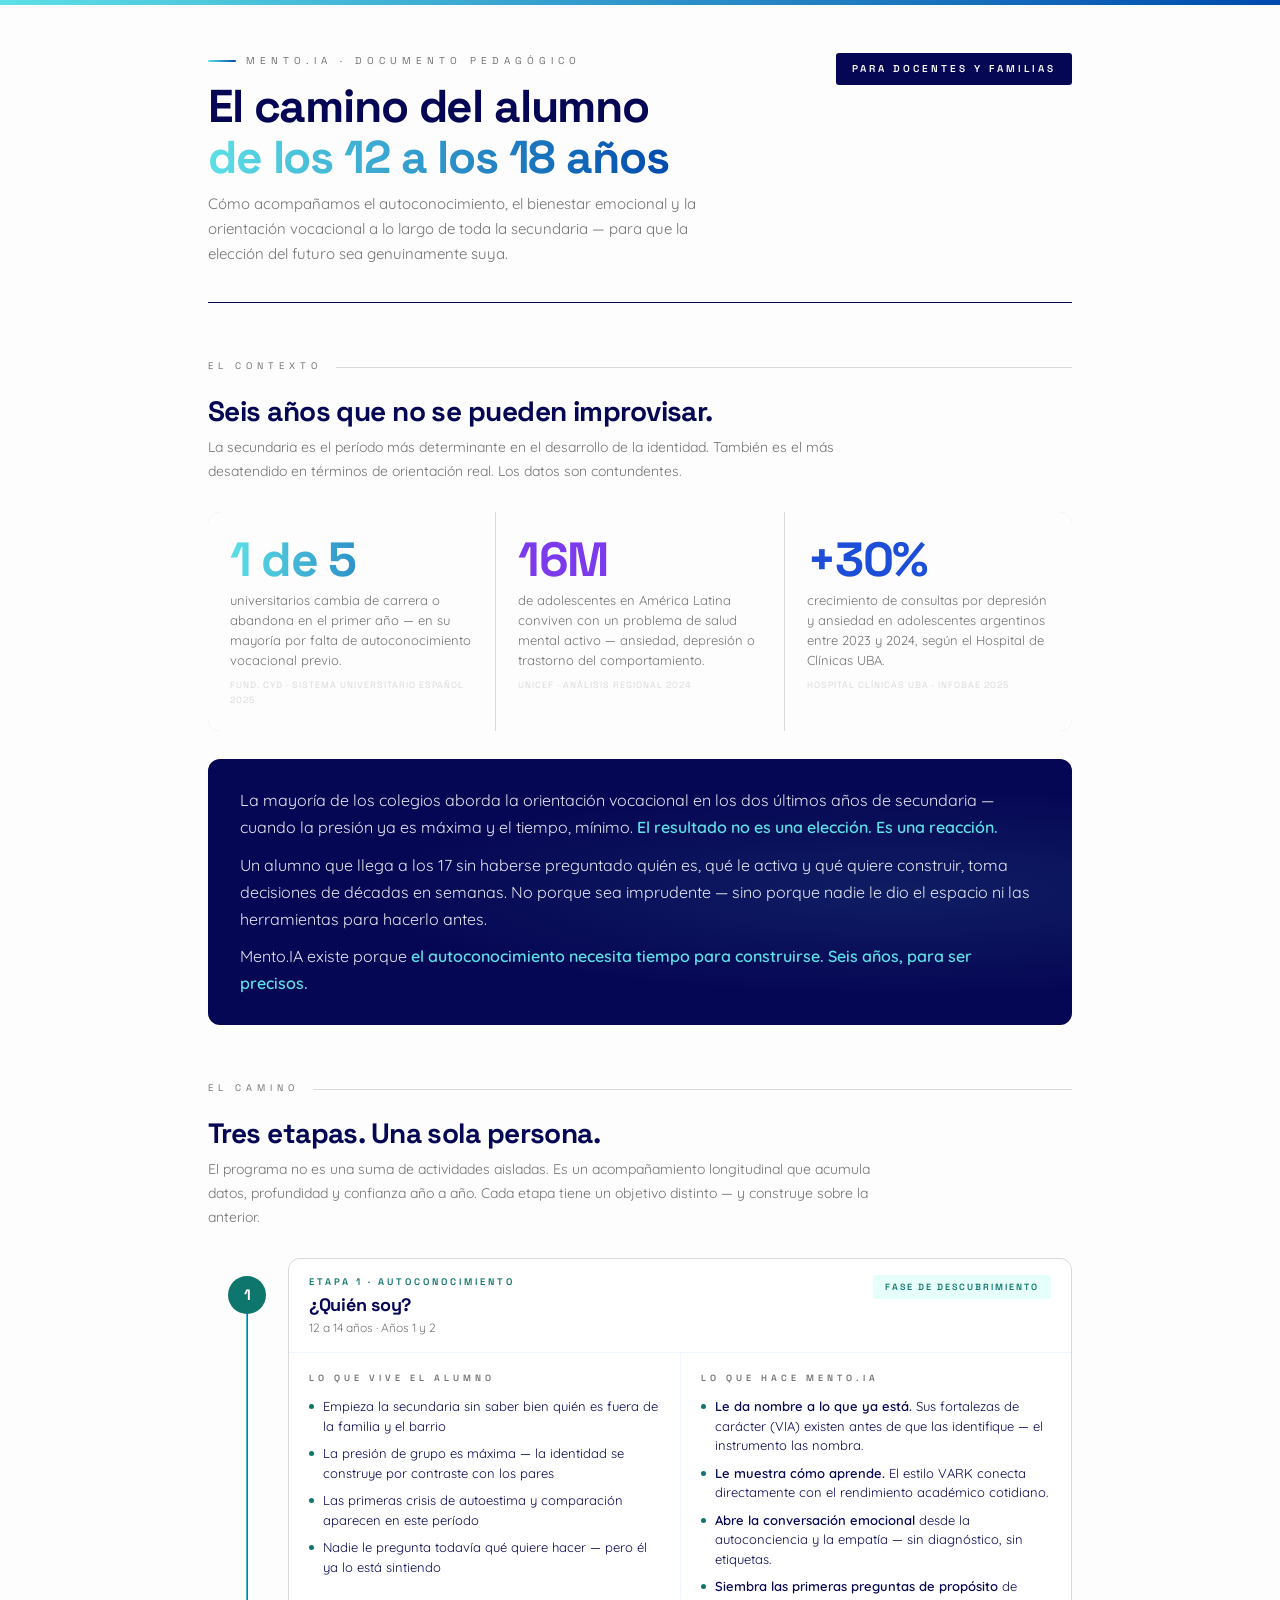
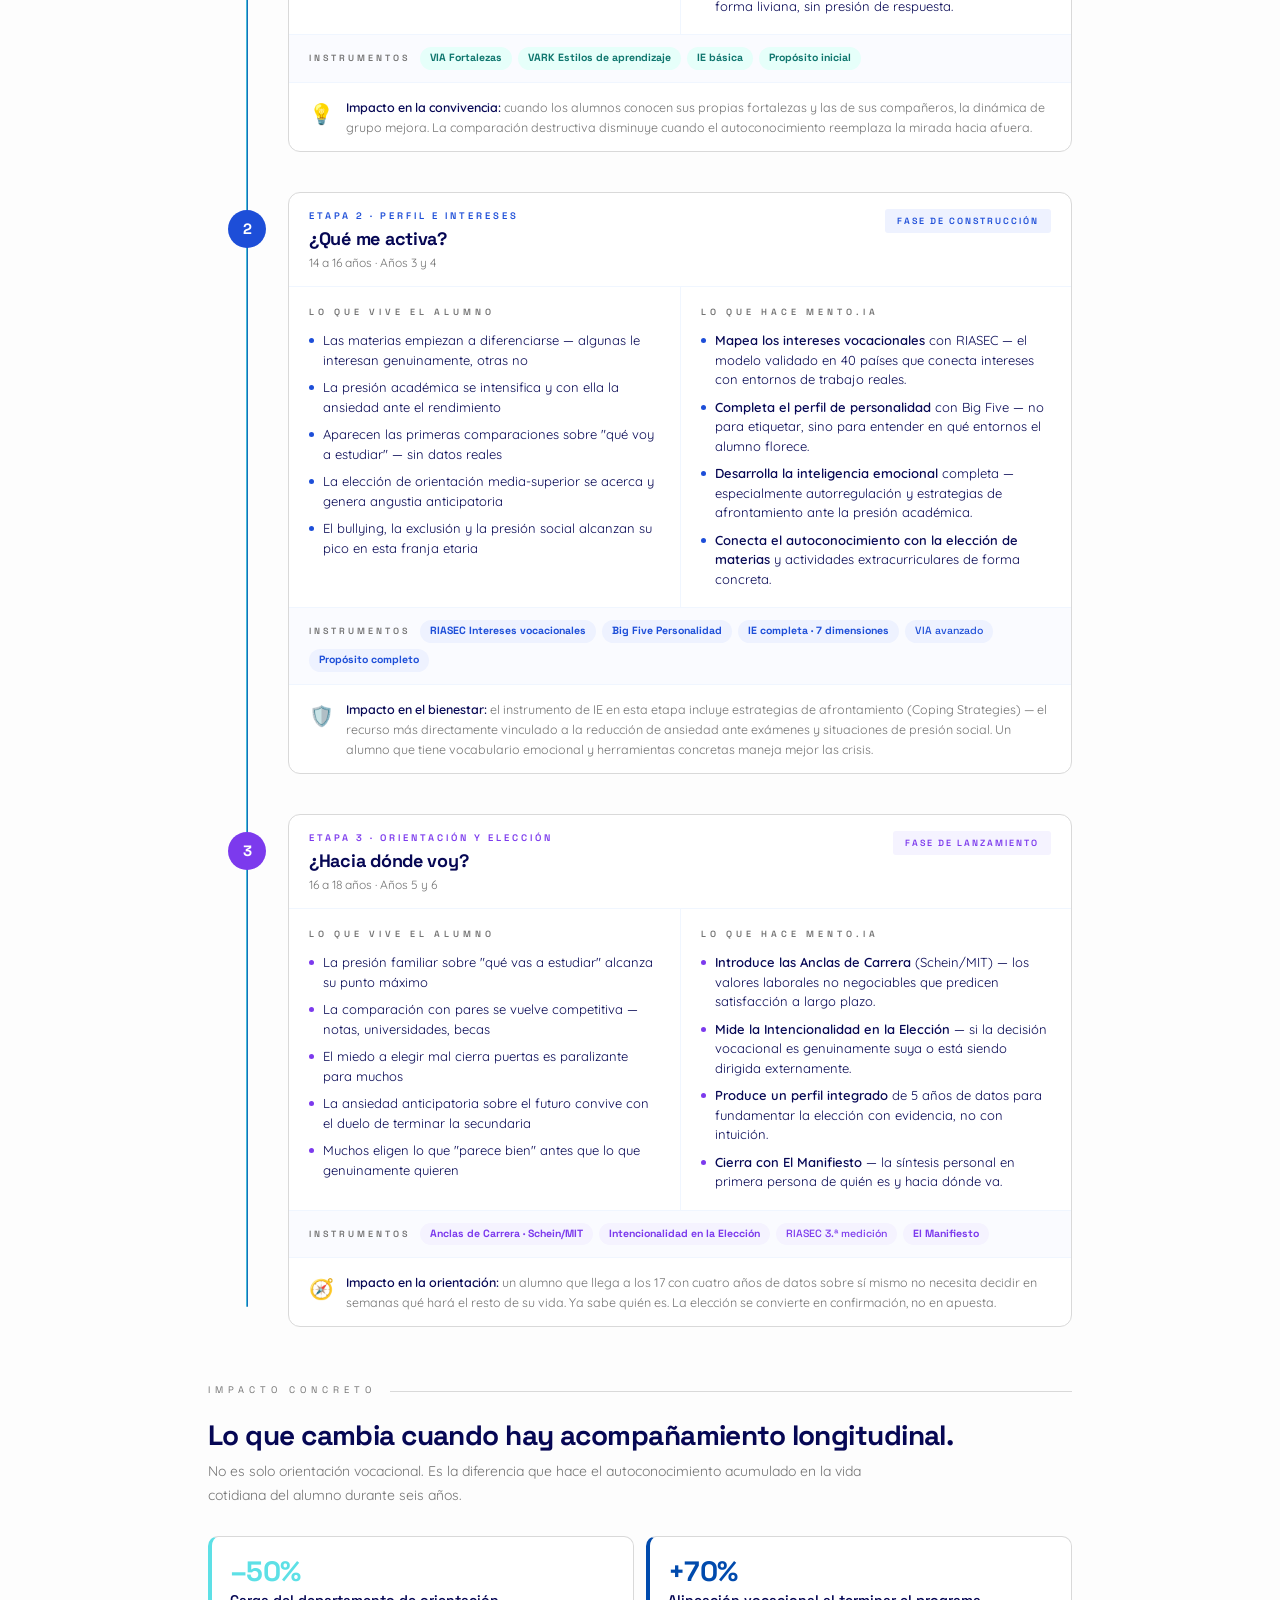
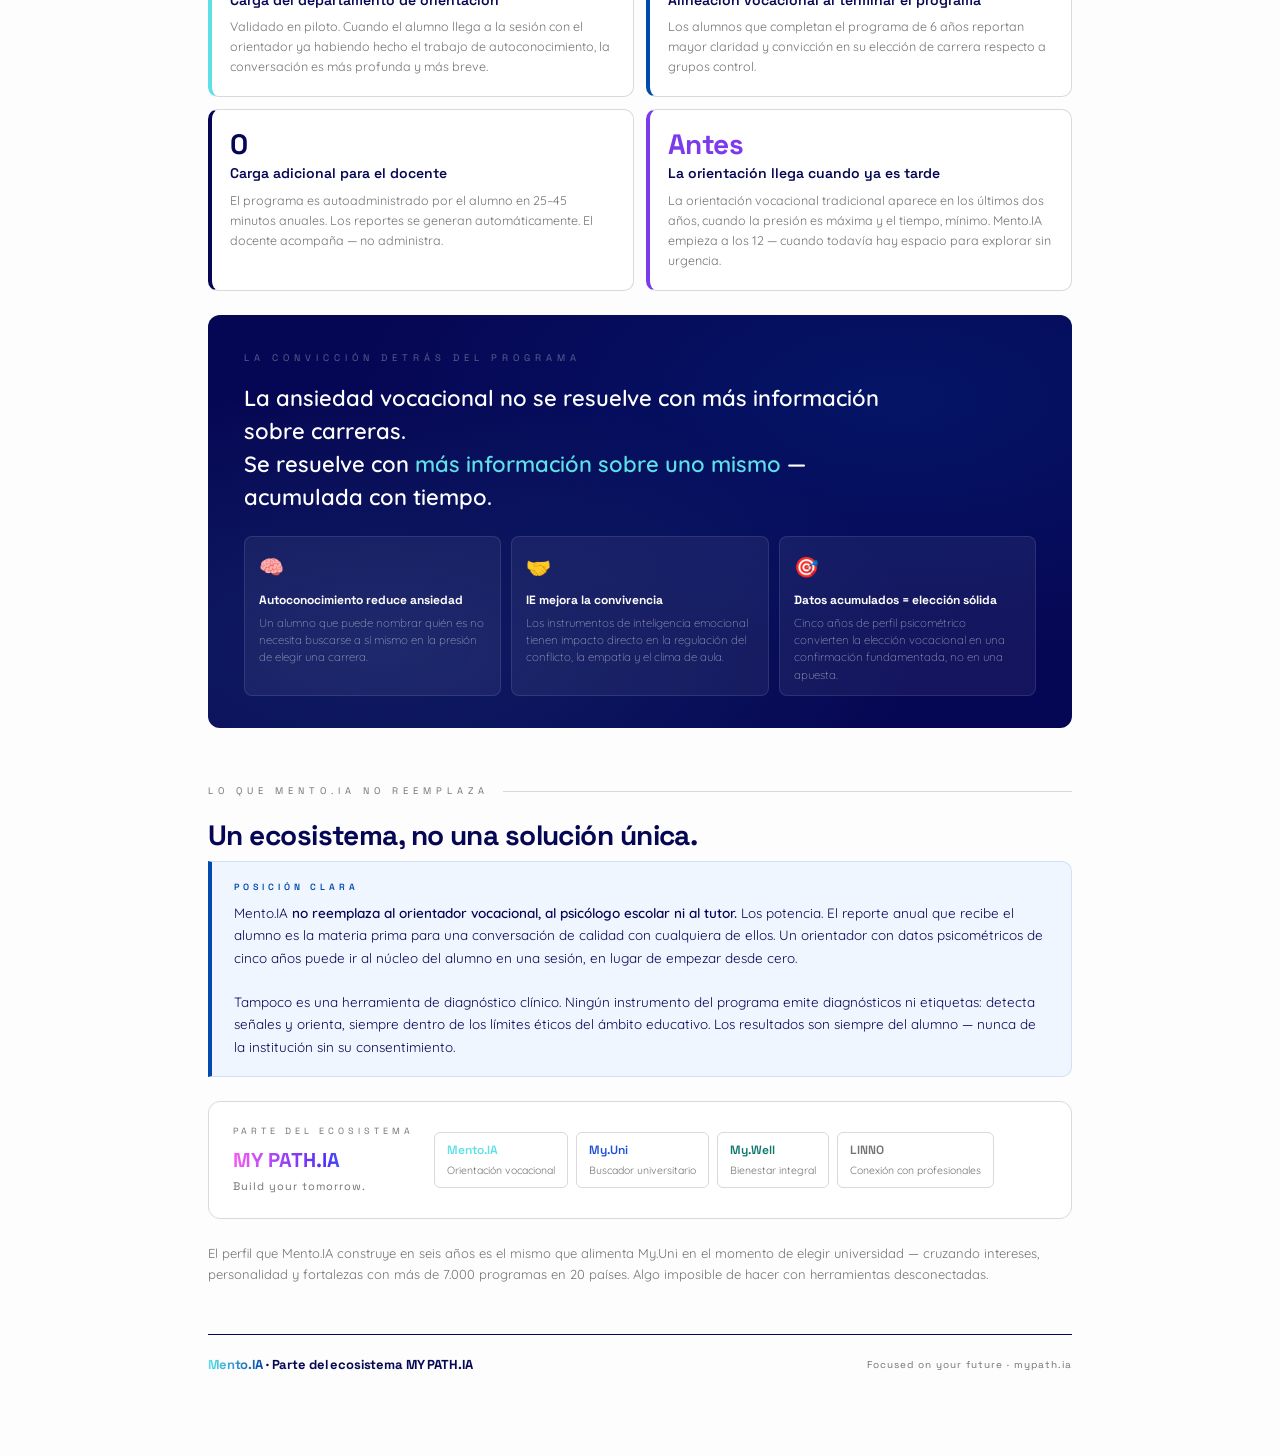
==== el-camino-del-alumno/index.html @ 30eb6629 "Añadir página El camino del alumno" ====
<!DOCTYPE html>
<html lang="es">
<head>
<meta charset="UTF-8">
<meta name="viewport" content="width=device-width, initial-scale=1.0">
<title>El camino del alumno · 12 a 18 años · Mento.IA</title>
<link href="https://fonts.googleapis.com/css2?family=Space+Grotesk:wght@300;400;500;600;700&family=Quicksand:wght@300;400;500;600;700&display=swap" rel="stylesheet">
<style>
/* ── Reset & tokens ─────────────────────────────────────────── */
*,*::before,*::after { box-sizing:border-box; margin:0; padding:0 }
:root {
  --teal:   #5de0e6;
  --blue:   #004aad;
  --navy:   #060754;
  --bg:     #fdfdfd;
  --card:   #f0f6ff;
  --gray:   #737373;
  --gray-l: #d9d9d9;
  --grad:   linear-gradient(90deg,#5de0e6,#004aad);
  --grad-t: linear-gradient(90deg,#5de0e6 0%,#004aad 100%);

  /* Stage colours */
  --s1: #0F766E;  /* teal dark  · 12-14 */
  --s2: #1D4ED8;  /* blue       · 14-16 */
  --s3: #7C3AED;  /* violet     · 16-18 */
  --s1l: #E6FFFA;
  --s2l: #EEF2FF;
  --s3l: #F5F3FF;

  --sans:  'Space Grotesk', sans-serif;
  --body:  'Quicksand', sans-serif;
}

html { font-size: 15px; }
body {
  font-family: var(--sans);
  background: var(--bg);
  color: var(--navy);
  line-height: 1.6;
}

/* ── Shell ───────────────────────────────────────────────────── */
.page { max-width: 920px; margin: 0 auto; padding: 0 28px 80px; }

/* ── Top bar ─────────────────────────────────────────────────── */
.topbar { height: 5px; background: var(--grad); }

/* ── Header ──────────────────────────────────────────────────── */
.header {
  padding: 48px 0 36px;
  border-bottom: 1.5px solid var(--navy);
  display: grid;
  grid-template-columns: 1fr auto;
  align-items: end;
  gap: 20px;
}
.header-left {}
.header-kicker {
  font-size: 10px;
  letter-spacing: 5px;
  text-transform: uppercase;
  color: var(--gray);
  margin-bottom: 12px;
  display: flex;
  align-items: center;
  gap: 10px;
}
.header-kicker::before {
  content: '';
  width: 28px; height: 2px;
  background: var(--grad);
  border-radius: 2px;
  flex-shrink: 0;
}
.header-title {
  font-size: clamp(30px,5vw,46px);
  font-weight: 700;
  line-height: 1.1;
  letter-spacing: -.025em;
  color: var(--navy);
  margin-bottom: 10px;
}
.gt {
  background: var(--grad-t);
  -webkit-background-clip: text;
  -webkit-text-fill-color: transparent;
  background-clip: text;
}
.header-sub {
  font-family: var(--body);
  font-size: 15px;
  color: var(--gray);
  font-weight: 400;
  max-width: 520px;
  line-height: 1.65;
}
.header-badge {
  background: var(--navy);
  color: var(--bg);
  font-size: 10px;
  font-weight: 600;
  letter-spacing: 3px;
  text-transform: uppercase;
  padding: 8px 16px;
  border-radius: 3px;
  white-space: nowrap;
  align-self: start;
}

/* ── Section label ───────────────────────────────────────────── */
.sec-label {
  font-size: 9.5px;
  letter-spacing: 5px;
  text-transform: uppercase;
  color: var(--gray);
  margin-bottom: 20px;
  display: flex;
  align-items: center;
  gap: 14px;
}
.sec-label::after { content:''; flex:1; height:1px; background:var(--gray-l); }

/* ── Section ─────────────────────────────────────────────────── */
.section { margin-top: 56px; }
.section-title {
  font-size: clamp(20px,3.5vw,28px);
  font-weight: 700;
  letter-spacing: -.02em;
  color: var(--navy);
  margin-bottom: 8px;
  line-height: 1.2;
}
.section-intro {
  font-family: var(--body);
  font-size: 14px;
  color: var(--gray);
  max-width: 680px;
  line-height: 1.7;
  margin-bottom: 28px;
}

/* ── CONTEXT BLOCK (the problem) ────────────────────────────── */
.context-grid {
  display: grid;
  grid-template-columns: repeat(3,1fr);
  gap: 1px;
  background: var(--gray-l);
  border-radius: 12px;
  overflow: hidden;
  margin-bottom: 28px;
}
@media(max-width:640px){ .context-grid { grid-template-columns:1fr; } }

.ctx-cell {
  background: var(--bg);
  padding: 24px 22px;
  display: flex;
  flex-direction: column;
  gap: 6px;
}
.ctx-stat {
  font-size: clamp(32px,6vw,48px);
  font-weight: 700;
  line-height: 1;
  letter-spacing: -.03em;
}
.ctx-label {
  font-family: var(--body);
  font-size: 13px;
  color: var(--gray);
  line-height: 1.55;
  font-weight: 400;
}
.ctx-source {
  font-size: 9px;
  letter-spacing: 1px;
  color: var(--gray-l);
  margin-top: 2px;
  text-transform: uppercase;
}

.problem-text {
  background: var(--navy);
  border-radius: 12px;
  padding: 28px 32px;
  position: relative;
  overflow: hidden;
  margin-bottom: 28px;
}
.problem-text::before {
  content: '';
  position: absolute;
  inset: 0;
  background: radial-gradient(ellipse at 80% 50%, rgba(93,224,230,.1) 0%, transparent 55%);
}
.problem-text p {
  font-family: var(--body);
  font-size: 16px;
  color: rgba(255,255,255,.9);
  line-height: 1.7;
  font-weight: 400;
  position: relative;
  margin-bottom: 10px;
}
.problem-text p:last-child { margin-bottom: 0; }
.problem-text strong { color: var(--teal); font-weight: 600; }

/* ── JOURNEY — the main timeline ─────────────────────────────── */
.journey {
  position: relative;
  margin-bottom: 0;
}

/* Vertical line */
.journey::before {
  content: '';
  position: absolute;
  left: 38px;
  top: 20px;
  bottom: 20px;
  width: 2px;
  background: var(--grad-t);
  border-radius: 2px;
}
@media(max-width:640px){ .journey::before { left:24px; } }

.journey-stage {
  position: relative;
  padding-left: 80px;
  margin-bottom: 40px;
}
@media(max-width:640px){ .journey-stage { padding-left:60px; } }

/* Stage node */
.stage-node {
  position: absolute;
  left: 20px;
  top: 18px;
  width: 38px;
  height: 38px;
  border-radius: 50%;
  display: flex;
  align-items: center;
  justify-content: center;
  font-size: 15px;
  font-weight: 700;
  color: #fff;
  z-index: 1;
  flex-shrink: 0;
}
@media(max-width:640px){ .stage-node { left:6px; width:32px; height:32px; font-size:13px; } }

.stage-node.s1 { background: var(--s1); }
.stage-node.s2 { background: var(--s2); }
.stage-node.s3 { background: var(--s3); }

/* Stage card */
.stage-card {
  border: 1.5px solid var(--gray-l);
  border-radius: 12px;
  overflow: hidden;
  background: #fff;
}
.stage-head {
  padding: 16px 20px 14px;
  border-bottom: 1px solid var(--card);
  display: grid;
  grid-template-columns: 1fr auto;
  align-items: start;
  gap: 12px;
}
.stage-tag {
  font-size: 9.5px;
  letter-spacing: 3px;
  text-transform: uppercase;
  margin-bottom: 4px;
  font-weight: 600;
}
.stage-name {
  font-size: 18px;
  font-weight: 700;
  color: var(--navy);
  letter-spacing: -.015em;
  line-height: 1.2;
}
.stage-ages {
  font-family: var(--body);
  font-size: 12px;
  color: var(--gray);
  font-weight: 400;
  margin-top: 3px;
}
.stage-badge {
  font-size: 9px;
  font-weight: 600;
  letter-spacing: 2px;
  text-transform: uppercase;
  padding: 5px 12px;
  border-radius: 3px;
  white-space: nowrap;
  flex-shrink: 0;
}
.s1 .stage-tag, .s1 .stage-badge { color: var(--s1); }
.s2 .stage-tag, .s2 .stage-badge { color: var(--s2); }
.s3 .stage-tag, .s3 .stage-badge { color: var(--s3); }
.s1 .stage-badge { background: var(--s1l); }
.s2 .stage-badge { background: var(--s2l); }
.s3 .stage-badge { background: var(--s3l); }

.stage-body {
  display: grid;
  grid-template-columns: 1fr 1fr;
  gap: 0;
}
@media(max-width:580px){ .stage-body { grid-template-columns:1fr; } }

.stage-col {
  padding: 18px 20px;
}
.stage-col + .stage-col {
  border-left: 1px solid var(--card);
}
@media(max-width:580px){ .stage-col + .stage-col { border-left:none; border-top:1px solid var(--card); } }

.col-label {
  font-size: 9px;
  letter-spacing: 4px;
  text-transform: uppercase;
  color: var(--gray);
  margin-bottom: 12px;
  font-weight: 600;
}
.col-list {
  list-style: none;
  display: flex;
  flex-direction: column;
  gap: 8px;
}
.col-list li {
  font-family: var(--body);
  font-size: 13px;
  color: var(--navy);
  line-height: 1.5;
  padding-left: 14px;
  position: relative;
  font-weight: 400;
}
.col-list li::before {
  content: '';
  position: absolute;
  left: 0;
  top: 7px;
  width: 5px;
  height: 5px;
  border-radius: 50%;
  flex-shrink: 0;
}
.s1 .col-list li::before { background: var(--s1); }
.s2 .col-list li::before { background: var(--s2); }
.s3 .col-list li::before { background: var(--s3); }

.col-list li strong { font-weight: 600; color: var(--navy); }

/* Instrument chips in stage */
.instr-row {
  padding: 12px 20px;
  border-top: 1px solid var(--card);
  display: flex;
  flex-wrap: wrap;
  gap: 6px;
  align-items: center;
  background: #FAFBFF;
}
.instr-label-sm {
  font-size: 9px;
  letter-spacing: 3px;
  text-transform: uppercase;
  color: var(--gray);
  margin-right: 4px;
  font-weight: 600;
  flex-shrink: 0;
}
.chip {
  font-size: 10.5px;
  font-weight: 500;
  padding: 3px 10px;
  border-radius: 20px;
  white-space: nowrap;
}
.s1 .chip { background: var(--s1l); color: var(--s1); }
.s2 .chip { background: var(--s2l); color: var(--s2); }
.s3 .chip { background: var(--s3l); color: var(--s3); }
.chip.new { font-weight: 700; }

/* What Mento does callout inside stage */
.mento-callout {
  padding: 14px 20px;
  border-top: 1px solid var(--card);
  display: flex;
  gap: 12px;
  align-items: flex-start;
}
.mento-icon {
  font-size: 20px;
  flex-shrink: 0;
  margin-top: 1px;
}
.mento-text {
  font-family: var(--body);
  font-size: 12.5px;
  color: var(--gray);
  line-height: 1.6;
  font-weight: 400;
}
.mento-text strong { color: var(--navy); font-weight: 600; }

/* ── IMPACT section ──────────────────────────────────────────── */
.impact-grid {
  display: grid;
  grid-template-columns: repeat(2,1fr);
  gap: 12px;
  margin-bottom: 24px;
}
@media(max-width:600px){ .impact-grid { grid-template-columns:1fr; } }

.impact-card {
  border: 1.5px solid var(--gray-l);
  border-radius: 10px;
  padding: 20px 18px;
  background: #fff;
  border-left: 4px solid var(--teal);
}
.impact-card.b { border-left-color: var(--blue); }
.impact-card.n { border-left-color: var(--navy); }
.impact-card.t2 { border-left-color: var(--s3); }

.impact-num {
  font-size: 28px;
  font-weight: 700;
  letter-spacing: -.02em;
  margin-bottom: 4px;
  line-height: 1;
}
.impact-card:not(.b):not(.n):not(.t2) .impact-num { color: var(--teal); }
.impact-card.b .impact-num { color: var(--blue); }
.impact-card.n .impact-num { color: var(--navy); }
.impact-card.t2 .impact-num { color: var(--s3); }
.impact-title {
  font-size: 14px;
  font-weight: 600;
  color: var(--navy);
  margin-bottom: 5px;
}
.impact-desc {
  font-family: var(--body);
  font-size: 12.5px;
  color: var(--gray);
  line-height: 1.6;
  font-weight: 400;
}

/* ── CONVICTION section ──────────────────────────────────────── */
.conviction-block {
  background: var(--navy);
  border-radius: 12px;
  padding: 36px 36px 32px;
  position: relative;
  overflow: hidden;
  margin-bottom: 28px;
}
.conviction-block::before {
  content: '';
  position: absolute;
  inset: 0;
  background: radial-gradient(ellipse at 20% 80%, rgba(93,224,230,.1) 0%, transparent 55%),
              radial-gradient(ellipse at 80% 20%, rgba(0,74,173,.2) 0%, transparent 55%);
}
.conviction-kicker {
  font-size: 9.5px;
  letter-spacing: 5px;
  text-transform: uppercase;
  color: rgba(255,255,255,.35);
  margin-bottom: 16px;
  position: relative;
}
.conviction-quote {
  font-family: var(--body);
  font-size: clamp(17px,3vw,22px);
  font-weight: 600;
  color: #fff;
  line-height: 1.5;
  position: relative;
  margin-bottom: 22px;
  max-width: 680px;
}
.conviction-quote span { color: var(--teal); }

.conviction-pillars {
  display: grid;
  grid-template-columns: repeat(3,1fr);
  gap: 10px;
  position: relative;
}
@media(max-width:580px){ .conviction-pillars { grid-template-columns:1fr; } }

.pillar {
  background: rgba(255,255,255,.06);
  border: 1px solid rgba(255,255,255,.1);
  border-radius: 8px;
  padding: 14px 14px 12px;
}
.pillar-icon { font-size: 20px; margin-bottom: 8px; display: block; }
.pillar-title {
  font-size: 12px;
  font-weight: 700;
  color: #fff;
  margin-bottom: 4px;
}
.pillar-desc {
  font-family: var(--body);
  font-size: 11.5px;
  color: rgba(255,255,255,.55);
  line-height: 1.5;
  font-weight: 300;
}

/* ── NOT REPLACE ─────────────────────────────────────────────── */
.not-replace {
  background: var(--card);
  border: 1px solid rgba(0,74,173,.12);
  border-left: 4px solid var(--blue);
  border-radius: 0 10px 10px 0;
  padding: 18px 22px;
  margin-bottom: 24px;
}
.not-replace-label {
  font-size: 9px;
  letter-spacing: 4px;
  text-transform: uppercase;
  color: var(--blue);
  margin-bottom: 8px;
  font-weight: 600;
}
.not-replace-text {
  font-family: var(--body);
  font-size: 13.5px;
  color: var(--navy);
  line-height: 1.65;
  font-weight: 400;
}
.not-replace-text strong { font-weight: 600; }

/* ── ECOSYSTEM ───────────────────────────────────────────────── */
.ecosystem-strip {
  border: 1.5px solid var(--gray-l);
  border-radius: 12px;
  padding: 22px 24px;
  display: grid;
  grid-template-columns: auto 1fr;
  gap: 20px;
  align-items: center;
  background: #fff;
  margin-bottom: 24px;
}
@media(max-width:580px){ .ecosystem-strip { grid-template-columns:1fr; } }
.eco-label {
  font-size: 9px;
  letter-spacing: 4px;
  text-transform: uppercase;
  color: var(--gray);
  margin-bottom: 6px;
}
.eco-name {
  font-size: 20px;
  font-weight: 700;
  background: linear-gradient(90deg,#f95bf6,#532cf9,#03f7eb);
  -webkit-background-clip: text;
  -webkit-text-fill-color: transparent;
  background-clip: text;
}
.eco-sub { font-size: 11px; color: var(--gray); margin-top: 2px; letter-spacing: 1px; }
.eco-modules {
  display: flex;
  gap: 8px;
  flex-wrap: wrap;
}
.eco-mod {
  border: 1px solid var(--gray-l);
  border-radius: 6px;
  padding: 8px 12px;
}
.eco-mod-name {
  font-size: 12px;
  font-weight: 600;
  color: var(--navy);
  margin-bottom: 2px;
}
.eco-mod-desc {
  font-family: var(--body);
  font-size: 10.5px;
  color: var(--gray);
  font-weight: 400;
}

/* ── Footer ──────────────────────────────────────────────────── */
.footer {
  margin-top: 48px;
  padding-top: 20px;
  border-top: 1.5px solid var(--navy);
  display: flex;
  justify-content: space-between;
  align-items: center;
  flex-wrap: wrap;
  gap: 10px;
}
.footer-brand {
  font-size: 13px;
  font-weight: 700;
  letter-spacing: -.01em;
}
.footer-brand .gt {
  background: var(--grad-t);
  -webkit-background-clip: text;
  -webkit-text-fill-color: transparent;
  background-clip: text;
}
.footer-note {
  font-size: 10px;
  color: var(--gray);
  letter-spacing: 1px;
}

/* ── Responsive · Tablet (768px) ─────────────────────────────── */
@media (max-width: 768px) {
  .page { padding: 0 20px 60px; }

  /* Header — stack vertically */
  .header {
    grid-template-columns: 1fr;
    padding: 36px 0 28px;
    gap: 16px;
  }
  .header-badge { justify-self: start; }
  .header-sub { max-width: 100%; }

  /* Section spacing */
  .section { margin-top: 40px; }
  .section-intro { max-width: 100%; }

  /* Context stats — 2 cols on tablet */
  .context-grid { grid-template-columns: 1fr 1fr; }

  /* Problem text block */
  .problem-text { padding: 22px 24px; }
  .problem-text p { font-size: 15px; }

  /* Journey stages */
  .stage-head {
    grid-template-columns: 1fr;
    gap: 8px;
  }
  .stage-badge { justify-self: start; }

  /* Impact grid */
  .impact-grid { grid-template-columns: 1fr 1fr; }

  /* Conviction */
  .conviction-block { padding: 28px 24px 24px; }
  .conviction-pillars { grid-template-columns: 1fr 1fr; }

  /* Ecosystem */
  .ecosystem-strip {
    grid-template-columns: 1fr;
    gap: 14px;
  }
  .eco-modules { justify-content: flex-start; }

  /* Footer */
  .footer { flex-direction: column; align-items: flex-start; gap: 6px; }
}

/* ── Responsive · Mobile (480px) ─────────────────────────────── */
@media (max-width: 480px) {
  html { font-size: 14px; }
  .page { padding: 0 16px 48px; }

  /* Header */
  .header { padding: 28px 0 20px; }
  .header-kicker { font-size: 9px; letter-spacing: 4px; }
  .header-kicker::before { width: 20px; }
  .header-badge { font-size: 9px; padding: 6px 12px; }

  /* Sections */
  .section { margin-top: 32px; }
  .sec-label { font-size: 8.5px; letter-spacing: 4px; }
  .section-intro { font-size: 13px; }

  /* Context stats — 1 col on mobile */
  .context-grid { grid-template-columns: 1fr; }
  .ctx-cell { padding: 18px 16px; }
  .ctx-stat { font-size: 32px; }
  .ctx-label { font-size: 12px; }

  /* Problem text */
  .problem-text { padding: 20px 18px; border-radius: 10px; }
  .problem-text p { font-size: 14px; line-height: 1.6; }

  /* Journey — tighter on mobile */
  .journey::before { left: 18px; }
  .journey-stage { padding-left: 50px; margin-bottom: 28px; }
  .stage-node { left: 2px; width: 30px; height: 30px; font-size: 12px; }
  .stage-card { border-radius: 10px; }

  /* Stage head */
  .stage-head { padding: 14px 14px 12px; }
  .stage-tag { font-size: 8.5px; letter-spacing: 2px; }
  .stage-name { font-size: 16px; }
  .stage-ages { font-size: 11px; }
  .stage-badge { font-size: 8px; padding: 4px 10px; letter-spacing: 1.5px; }

  /* Stage body — always 1 col on mobile */
  .stage-body { grid-template-columns: 1fr; }
  .stage-col { padding: 14px 14px; }
  .stage-col + .stage-col { border-left: none; border-top: 1px solid var(--card); }
  .col-label { font-size: 8px; letter-spacing: 3px; margin-bottom: 10px; }
  .col-list li { font-size: 12.5px; padding-left: 12px; }
  .col-list li::before { width: 4px; height: 4px; top: 6px; }

  /* Instrument chips row */
  .instr-row { padding: 10px 14px; }
  .instr-label-sm { font-size: 8px; letter-spacing: 2px; }
  .chip { font-size: 9.5px; padding: 2px 8px; }

  /* Mento callout inside stage */
  .mento-callout { padding: 12px 14px; gap: 10px; }
  .mento-icon { font-size: 16px; }
  .mento-text { font-size: 11.5px; }

  /* Impact grid — 1 col */
  .impact-grid { grid-template-columns: 1fr; gap: 10px; }
  .impact-card { padding: 16px 14px; }
  .impact-num { font-size: 24px; }
  .impact-title { font-size: 13px; }
  .impact-desc { font-size: 12px; }

  /* Conviction */
  .conviction-block { padding: 22px 18px 20px; border-radius: 10px; }
  .conviction-kicker { font-size: 8.5px; letter-spacing: 4px; }
  .conviction-quote { font-size: 16px; line-height: 1.45; }
  .conviction-pillars { grid-template-columns: 1fr; gap: 8px; }
  .pillar { padding: 12px; }
  .pillar-icon { font-size: 18px; margin-bottom: 6px; }
  .pillar-title { font-size: 11px; }
  .pillar-desc { font-size: 10.5px; }

  /* Not replace */
  .not-replace { padding: 14px 16px; }
  .not-replace-label { font-size: 8px; letter-spacing: 3px; }
  .not-replace-text { font-size: 12.5px; }

  /* Ecosystem */
  .ecosystem-strip { padding: 16px 16px; border-radius: 10px; }
  .eco-name { font-size: 18px; }
  .eco-modules { gap: 6px; }
  .eco-mod { padding: 6px 10px; }
  .eco-mod-name { font-size: 11px; }
  .eco-mod-desc { font-size: 10px; }

  /* Footer */
  .footer { padding-top: 16px; margin-top: 36px; }
  .footer-brand { font-size: 12px; }
  .footer-note { font-size: 9px; }
}

/* ── Responsive · Small mobile (360px) ──────────────────────── */
@media (max-width: 360px) {
  .page { padding: 0 12px 40px; }
  .header { padding: 22px 0 18px; }
  .stage-name { font-size: 15px; }
  .col-list li { font-size: 12px; }
  .conviction-quote { font-size: 15px; }
  .ctx-stat { font-size: 28px; }
  .journey-stage { padding-left: 44px; }
  .journey::before { left: 14px; }
  .stage-node { width: 26px; height: 26px; font-size: 11px; }
  .eco-modules { flex-direction: column; }
}

/* ── Print ───────────────────────────────────────────────────── */
@media print {
  body { background: #fff; }
  .topbar { -webkit-print-color-adjust: exact; print-color-adjust: exact; }
  .conviction-block, .problem-text {
    -webkit-print-color-adjust: exact;
    print-color-adjust: exact;
  }
}
</style>
</head>
<body>
<div class="topbar"></div>

<div class="page">

  <!-- HEADER -->
  <div class="header">
    <div class="header-left">
      <div class="header-kicker">Mento.IA · Documento pedagógico</div>
      <h1 class="header-title">
        El camino del alumno<br>
        <span class="gt">de los 12 a los 18 años</span>
      </h1>
      <p class="header-sub">Cómo acompañamos el autoconocimiento, el bienestar emocional y la orientación vocacional a lo largo de toda la secundaria — para que la elección del futuro sea genuinamente suya.</p>
    </div>
    <div class="header-badge">Para docentes y familias</div>
  </div>


  <!-- ══ SECTION 1: EL CONTEXTO ══ -->
  <div class="section">
    <div class="sec-label">El contexto</div>
    <h2 class="section-title">Seis años que no se pueden improvisar.</h2>
    <p class="section-intro">La secundaria es el período más determinante en el desarrollo de la identidad. También es el más desatendido en términos de orientación real. Los datos son contundentes.</p>

    <div class="context-grid">
      <div class="ctx-cell">
        <div class="ctx-stat gt">1 de 5</div>
        <div class="ctx-label">universitarios cambia de carrera o abandona en el primer año — en su mayoría por falta de autoconocimiento vocacional previo.</div>
        <div class="ctx-source">Fund. CYD · Sistema Universitario Español 2025</div>
      </div>
      <div class="ctx-cell">
        <div class="ctx-stat" style="color:var(--s3)">16M</div>
        <div class="ctx-label">de adolescentes en América Latina conviven con un problema de salud mental activo — ansiedad, depresión o trastorno del comportamiento.</div>
        <div class="ctx-source">UNICEF · Análisis regional 2024</div>
      </div>
      <div class="ctx-cell">
        <div class="ctx-stat" style="color:var(--s2)">+30%</div>
        <div class="ctx-label">crecimiento de consultas por depresión y ansiedad en adolescentes argentinos entre 2023 y 2024, según el Hospital de Clínicas UBA.</div>
        <div class="ctx-source">Hospital Clínicas UBA · Infobae 2025</div>
      </div>
    </div>

    <div class="problem-text">
      <p>La mayoría de los colegios aborda la orientación vocacional en los dos últimos años de secundaria — cuando la presión ya es máxima y el tiempo, mínimo. <strong>El resultado no es una elección. Es una reacción.</strong></p>
      <p>Un alumno que llega a los 17 sin haberse preguntado quién es, qué le activa y qué quiere construir, toma decisiones de décadas en semanas. No porque sea imprudente — sino porque nadie le dio el espacio ni las herramientas para hacerlo antes.</p>
      <p>Mento.IA existe porque <strong>el autoconocimiento necesita tiempo para construirse. Seis años, para ser precisos.</strong></p>
    </div>
  </div>


  <!-- ══ SECTION 2: EL CAMINO ══ -->
  <div class="section">
    <div class="sec-label">El camino</div>
    <h2 class="section-title">Tres etapas. Una sola persona.</h2>
    <p class="section-intro">El programa no es una suma de actividades aisladas. Es un acompañamiento longitudinal que acumula datos, profundidad y confianza año a año. Cada etapa tiene un objetivo distinto — y construye sobre la anterior.</p>

    <div class="journey">

      <!-- ETAPA 1 -->
      <div class="journey-stage s1">
        <div class="stage-node s1">1</div>
        <div class="stage-card">
          <div class="stage-head">
            <div>
              <div class="stage-tag s1">Etapa 1 · Autoconocimiento</div>
              <div class="stage-name">¿Quién soy?</div>
              <div class="stage-ages">12 a 14 años · Años 1 y 2</div>
            </div>
            <div class="stage-badge s1">Fase de descubrimiento</div>
          </div>
          <div class="stage-body">
            <div class="stage-col">
              <div class="col-label">Lo que vive el alumno</div>
              <ul class="col-list">
                <li>Empieza la secundaria sin saber bien quién es fuera de la familia y el barrio</li>
                <li>La presión de grupo es máxima — la identidad se construye por contraste con los pares</li>
                <li>Las primeras crisis de autoestima y comparación aparecen en este período</li>
                <li>Nadie le pregunta todavía qué quiere hacer — pero él ya lo está sintiendo</li>
              </ul>
            </div>
            <div class="stage-col">
              <div class="col-label">Lo que hace Mento.IA</div>
              <ul class="col-list">
                <li><strong>Le da nombre a lo que ya está.</strong> Sus fortalezas de carácter (VIA) existen antes de que las identifique — el instrumento las nombra.</li>
                <li><strong>Le muestra cómo aprende.</strong> El estilo VARK conecta directamente con el rendimiento académico cotidiano.</li>
                <li><strong>Abre la conversación emocional</strong> desde la autoconciencia y la empatía — sin diagnóstico, sin etiquetas.</li>
                <li><strong>Siembra las primeras preguntas de propósito</strong> de forma liviana, sin presión de respuesta.</li>
              </ul>
            </div>
          </div>
          <div class="instr-row s1">
            <span class="instr-label-sm">Instrumentos</span>
            <span class="chip new">VIA Fortalezas</span>
            <span class="chip new">VARK Estilos de aprendizaje</span>
            <span class="chip new">IE básica</span>
            <span class="chip new">Propósito inicial</span>
          </div>
          <div class="mento-callout">
            <div class="mento-icon">💡</div>
            <div class="mento-text">
              <strong>Impacto en la convivencia:</strong> cuando los alumnos conocen sus propias fortalezas y las de sus compañeros, la dinámica de grupo mejora. La comparación destructiva disminuye cuando el autoconocimiento reemplaza la mirada hacia afuera.
            </div>
          </div>
        </div>
      </div>

      <!-- ETAPA 2 -->
      <div class="journey-stage s2">
        <div class="stage-node s2">2</div>
        <div class="stage-card">
          <div class="stage-head">
            <div>
              <div class="stage-tag s2">Etapa 2 · Perfil e intereses</div>
              <div class="stage-name">¿Qué me activa?</div>
              <div class="stage-ages">14 a 16 años · Años 3 y 4</div>
            </div>
            <div class="stage-badge s2">Fase de construcción</div>
          </div>
          <div class="stage-body">
            <div class="stage-col">
              <div class="col-label">Lo que vive el alumno</div>
              <ul class="col-list">
                <li>Las materias empiezan a diferenciarse — algunas le interesan genuinamente, otras no</li>
                <li>La presión académica se intensifica y con ella la ansiedad ante el rendimiento</li>
                <li>Aparecen las primeras comparaciones sobre "qué voy a estudiar" — sin datos reales</li>
                <li>La elección de orientación media-superior se acerca y genera angustia anticipatoria</li>
                <li>El bullying, la exclusión y la presión social alcanzan su pico en esta franja etaria</li>
              </ul>
            </div>
            <div class="stage-col">
              <div class="col-label">Lo que hace Mento.IA</div>
              <ul class="col-list">
                <li><strong>Mapea los intereses vocacionales</strong> con RIASEC — el modelo validado en 40 países que conecta intereses con entornos de trabajo reales.</li>
                <li><strong>Completa el perfil de personalidad</strong> con Big Five — no para etiquetar, sino para entender en qué entornos el alumno florece.</li>
                <li><strong>Desarrolla la inteligencia emocional</strong> completa — especialmente autorregulación y estrategias de afrontamiento ante la presión académica.</li>
                <li><strong>Conecta el autoconocimiento con la elección de materias</strong> y actividades extracurriculares de forma concreta.</li>
              </ul>
            </div>
          </div>
          <div class="instr-row s2">
            <span class="instr-label-sm">Instrumentos</span>
            <span class="chip new">RIASEC Intereses vocacionales</span>
            <span class="chip new">Big Five Personalidad</span>
            <span class="chip new">IE completa · 7 dimensiones</span>
            <span class="chip">VIA avanzado</span>
            <span class="chip new">Propósito completo</span>
          </div>
          <div class="mento-callout">
            <div class="mento-icon">🛡️</div>
            <div class="mento-text">
              <strong>Impacto en el bienestar:</strong> el instrumento de IE en esta etapa incluye estrategias de afrontamiento (Coping Strategies) — el recurso más directamente vinculado a la reducción de ansiedad ante exámenes y situaciones de presión social. Un alumno que tiene vocabulario emocional y herramientas concretas maneja mejor las crisis.
            </div>
          </div>
        </div>
      </div>

      <!-- ETAPA 3 -->
      <div class="journey-stage s3">
        <div class="stage-node s3">3</div>
        <div class="stage-card">
          <div class="stage-head">
            <div>
              <div class="stage-tag s3">Etapa 3 · Orientación y elección</div>
              <div class="stage-name">¿Hacia dónde voy?</div>
              <div class="stage-ages">16 a 18 años · Años 5 y 6</div>
            </div>
            <div class="stage-badge s3">Fase de lanzamiento</div>
          </div>
          <div class="stage-body">
            <div class="stage-col">
              <div class="col-label">Lo que vive el alumno</div>
              <ul class="col-list">
                <li>La presión familiar sobre "qué vas a estudiar" alcanza su punto máximo</li>
                <li>La comparación con pares se vuelve competitiva — notas, universidades, becas</li>
                <li>El miedo a elegir mal cierra puertas es paralizante para muchos</li>
                <li>La ansiedad anticipatoria sobre el futuro convive con el duelo de terminar la secundaria</li>
                <li>Muchos eligen lo que "parece bien" antes que lo que genuinamente quieren</li>
              </ul>
            </div>
            <div class="stage-col">
              <div class="col-label">Lo que hace Mento.IA</div>
              <ul class="col-list">
                <li><strong>Introduce las Anclas de Carrera</strong> (Schein/MIT) — los valores laborales no negociables que predicen satisfacción a largo plazo.</li>
                <li><strong>Mide la Intencionalidad en la Elección</strong> — si la decisión vocacional es genuinamente suya o está siendo dirigida externamente.</li>
                <li><strong>Produce un perfil integrado</strong> de 5 años de datos para fundamentar la elección con evidencia, no con intuición.</li>
                <li><strong>Cierra con El Manifiesto</strong> — la síntesis personal en primera persona de quién es y hacia dónde va.</li>
              </ul>
            </div>
          </div>
          <div class="instr-row s3">
            <span class="instr-label-sm">Instrumentos</span>
            <span class="chip new">Anclas de Carrera · Schein/MIT</span>
            <span class="chip new">Intencionalidad en la Elección</span>
            <span class="chip">RIASEC 3.ª medición</span>
            <span class="chip new">El Manifiesto</span>
          </div>
          <div class="mento-callout">
            <div class="mento-icon">🧭</div>
            <div class="mento-text">
              <strong>Impacto en la orientación:</strong> un alumno que llega a los 17 con cuatro años de datos sobre sí mismo no necesita decidir en semanas qué hará el resto de su vida. Ya sabe quién es. La elección se convierte en confirmación, no en apuesta.
            </div>
          </div>
        </div>
      </div>

    </div><!-- /journey -->
  </div>


  <!-- ══ SECTION 3: IMPACTO CONCRETO ══ -->
  <div class="section">
    <div class="sec-label">Impacto concreto</div>
    <h2 class="section-title">Lo que cambia cuando hay acompañamiento longitudinal.</h2>
    <p class="section-intro">No es solo orientación vocacional. Es la diferencia que hace el autoconocimiento acumulado en la vida cotidiana del alumno durante seis años.</p>

    <div class="impact-grid">
      <div class="impact-card">
        <div class="impact-num">‒50%</div>
        <div class="impact-title">Carga del departamento de orientación</div>
        <div class="impact-desc">Validado en piloto. Cuando el alumno llega a la sesión con el orientador ya habiendo hecho el trabajo de autoconocimiento, la conversación es más profunda y más breve.</div>
      </div>
      <div class="impact-card b">
        <div class="impact-num">+70%</div>
        <div class="impact-title">Alineación vocacional al terminar el programa</div>
        <div class="impact-desc">Los alumnos que completan el programa de 6 años reportan mayor claridad y convicción en su elección de carrera respecto a grupos control.</div>
      </div>
      <div class="impact-card n">
        <div class="impact-num">0</div>
        <div class="impact-title">Carga adicional para el docente</div>
        <div class="impact-desc">El programa es autoadministrado por el alumno en 25–45 minutos anuales. Los reportes se generan automáticamente. El docente acompaña — no administra.</div>
      </div>
      <div class="impact-card t2">
        <div class="impact-num">Antes</div>
        <div class="impact-title">La orientación llega cuando ya es tarde</div>
        <div class="impact-desc">La orientación vocacional tradicional aparece en los últimos dos años, cuando la presión es máxima y el tiempo, mínimo. Mento.IA empieza a los 12 — cuando todavía hay espacio para explorar sin urgencia.</div>
      </div>
    </div>

    <div class="conviction-block">
      <div class="conviction-kicker">La convicción detrás del programa</div>
      <div class="conviction-quote">
        La ansiedad vocacional no se resuelve con más información sobre carreras.<br>
        Se resuelve con <span>más información sobre uno mismo</span> — acumulada con tiempo.
      </div>
      <div class="conviction-pillars">
        <div class="pillar">
          <span class="pillar-icon">🧠</span>
          <div class="pillar-title">Autoconocimiento reduce ansiedad</div>
          <div class="pillar-desc">Un alumno que puede nombrar quién es no necesita buscarse a sí mismo en la presión de elegir una carrera.</div>
        </div>
        <div class="pillar">
          <span class="pillar-icon">🤝</span>
          <div class="pillar-title">IE mejora la convivencia</div>
          <div class="pillar-desc">Los instrumentos de inteligencia emocional tienen impacto directo en la regulación del conflicto, la empatía y el clima de aula.</div>
        </div>
        <div class="pillar">
          <span class="pillar-icon">🎯</span>
          <div class="pillar-title">Datos acumulados = elección sólida</div>
          <div class="pillar-desc">Cinco años de perfil psicométrico convierten la elección vocacional en una confirmación fundamentada, no en una apuesta.</div>
        </div>
      </div>
    </div>
  </div>


  <!-- ══ SECTION 4: LO QUE MENTO NO ES ══ -->
  <div class="section">
    <div class="sec-label">Lo que Mento.IA no reemplaza</div>
    <h2 class="section-title">Un ecosistema, no una solución única.</h2>

    <div class="not-replace">
      <div class="not-replace-label">Posición clara</div>
      <div class="not-replace-text">
        Mento.IA <strong>no reemplaza al orientador vocacional, al psicólogo escolar ni al tutor.</strong> Los potencia. El reporte anual que recibe el alumno es la materia prima para una conversación de calidad con cualquiera de ellos. Un orientador con datos psicométricos de cinco años puede ir al núcleo del alumno en una sesión, en lugar de empezar desde cero.<br><br>
        Tampoco es una herramienta de diagnóstico clínico. Ningún instrumento del programa emite diagnósticos ni etiquetas: detecta señales y orienta, siempre dentro de los límites éticos del ámbito educativo. Los resultados son siempre del alumno — nunca de la institución sin su consentimiento.
      </div>
    </div>

    <!-- Ecosystem -->
    <div class="ecosystem-strip">
      <div>
        <div class="eco-label">Parte del ecosistema</div>
        <div class="eco-name">MY PATH.IA</div>
        <div class="eco-sub">Build your tomorrow.</div>
      </div>
      <div class="eco-modules">
        <div class="eco-mod">
          <div class="eco-mod-name" style="color:var(--teal)">Mento.IA</div>
          <div class="eco-mod-desc">Orientación vocacional</div>
        </div>
        <div class="eco-mod">
          <div class="eco-mod-name" style="color:var(--s2)">My.Uni</div>
          <div class="eco-mod-desc">Buscador universitario</div>
        </div>
        <div class="eco-mod">
          <div class="eco-mod-name" style="color:var(--s1)">My.Well</div>
          <div class="eco-mod-desc">Bienestar integral</div>
        </div>
        <div class="eco-mod">
          <div class="eco-mod-name" style="color:var(--gray)">LINNO</div>
          <div class="eco-mod-desc">Conexión con profesionales</div>
        </div>
      </div>
    </div>

    <p style="font-family:var(--body);font-size:13px;color:var(--gray);line-height:1.65;font-weight:400;">
      El perfil que Mento.IA construye en seis años es el mismo que alimenta My.Uni en el momento de elegir universidad — cruzando intereses, personalidad y fortalezas con más de 7.000 programas en 20 países. Algo imposible de hacer con herramientas desconectadas.
    </p>
  </div>


  <!-- FOOTER -->
  <div class="footer">
    <div class="footer-brand"><span class="gt">Mento.IA</span> · Parte del ecosistema MY PATH.IA</div>
    <div class="footer-note">Focused on your future · mypath.ia</div>
  </div>

</div><!-- /page -->
</body>
</html>
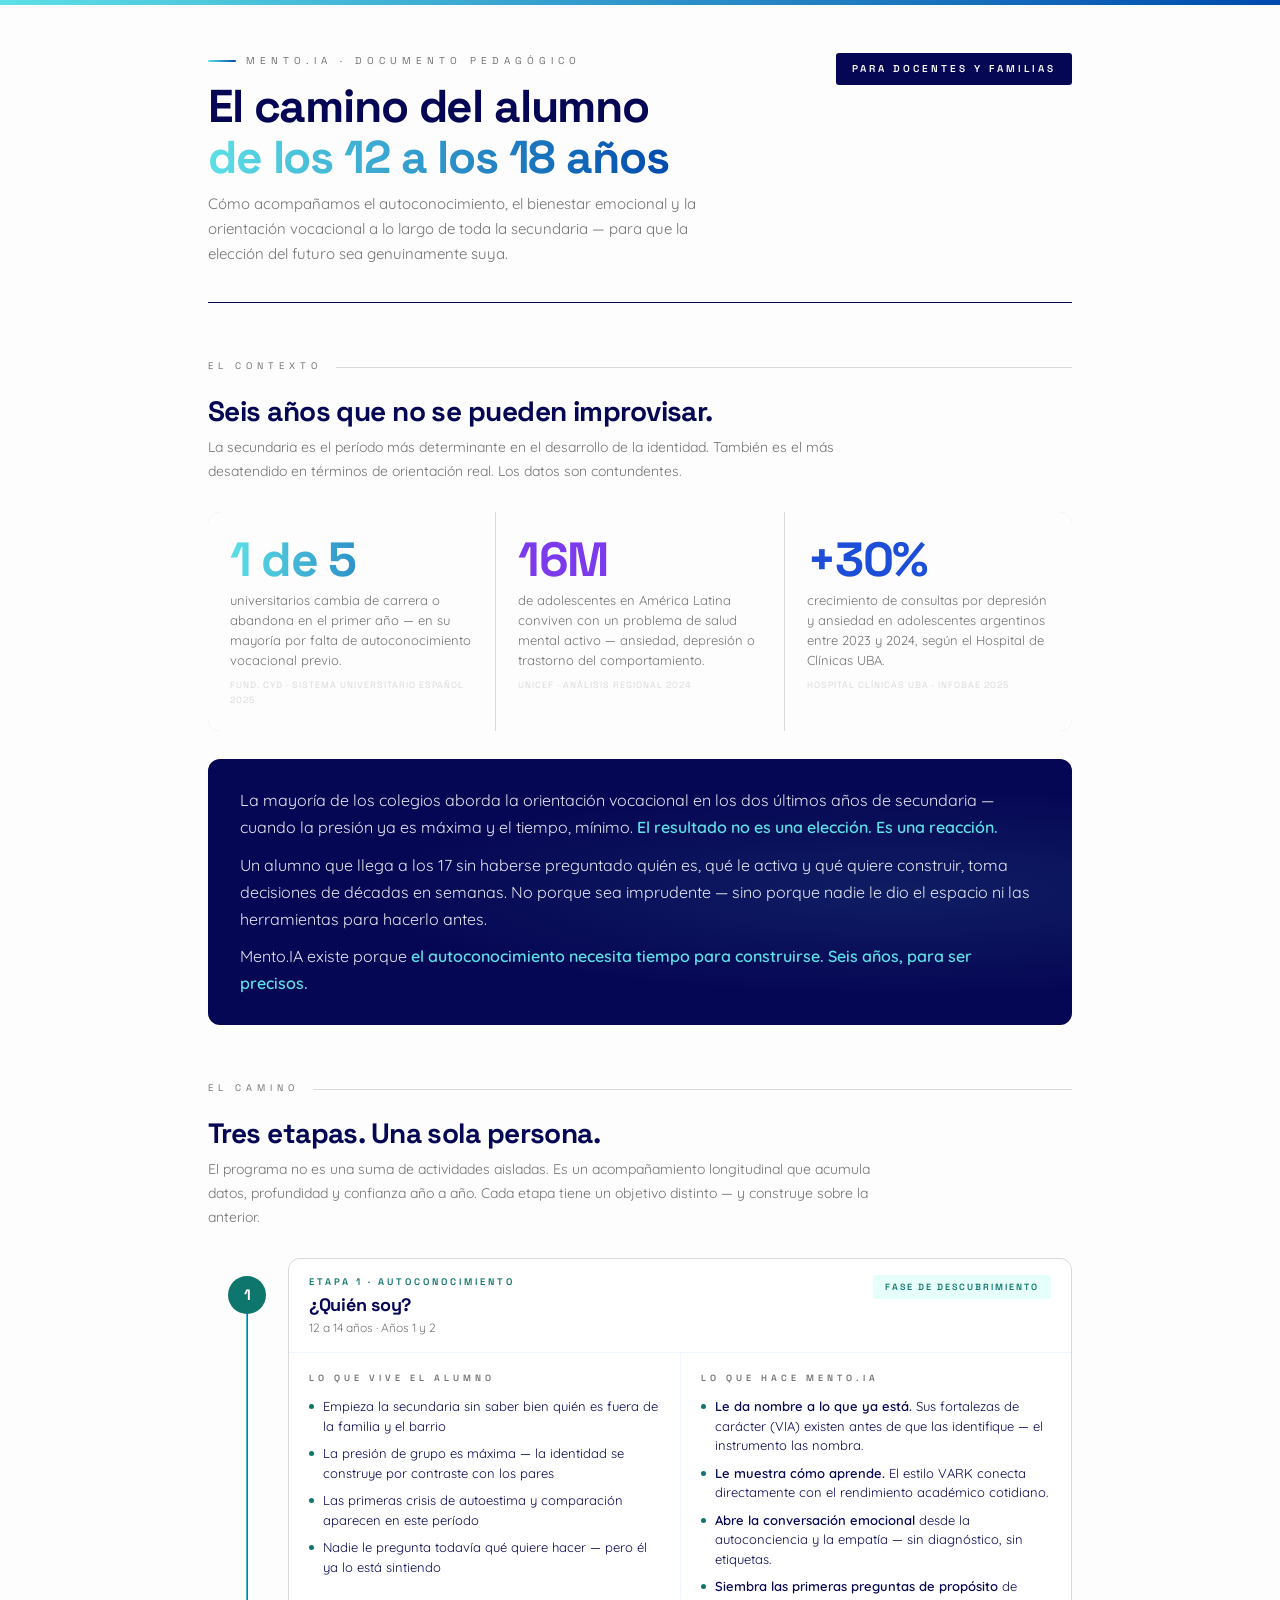
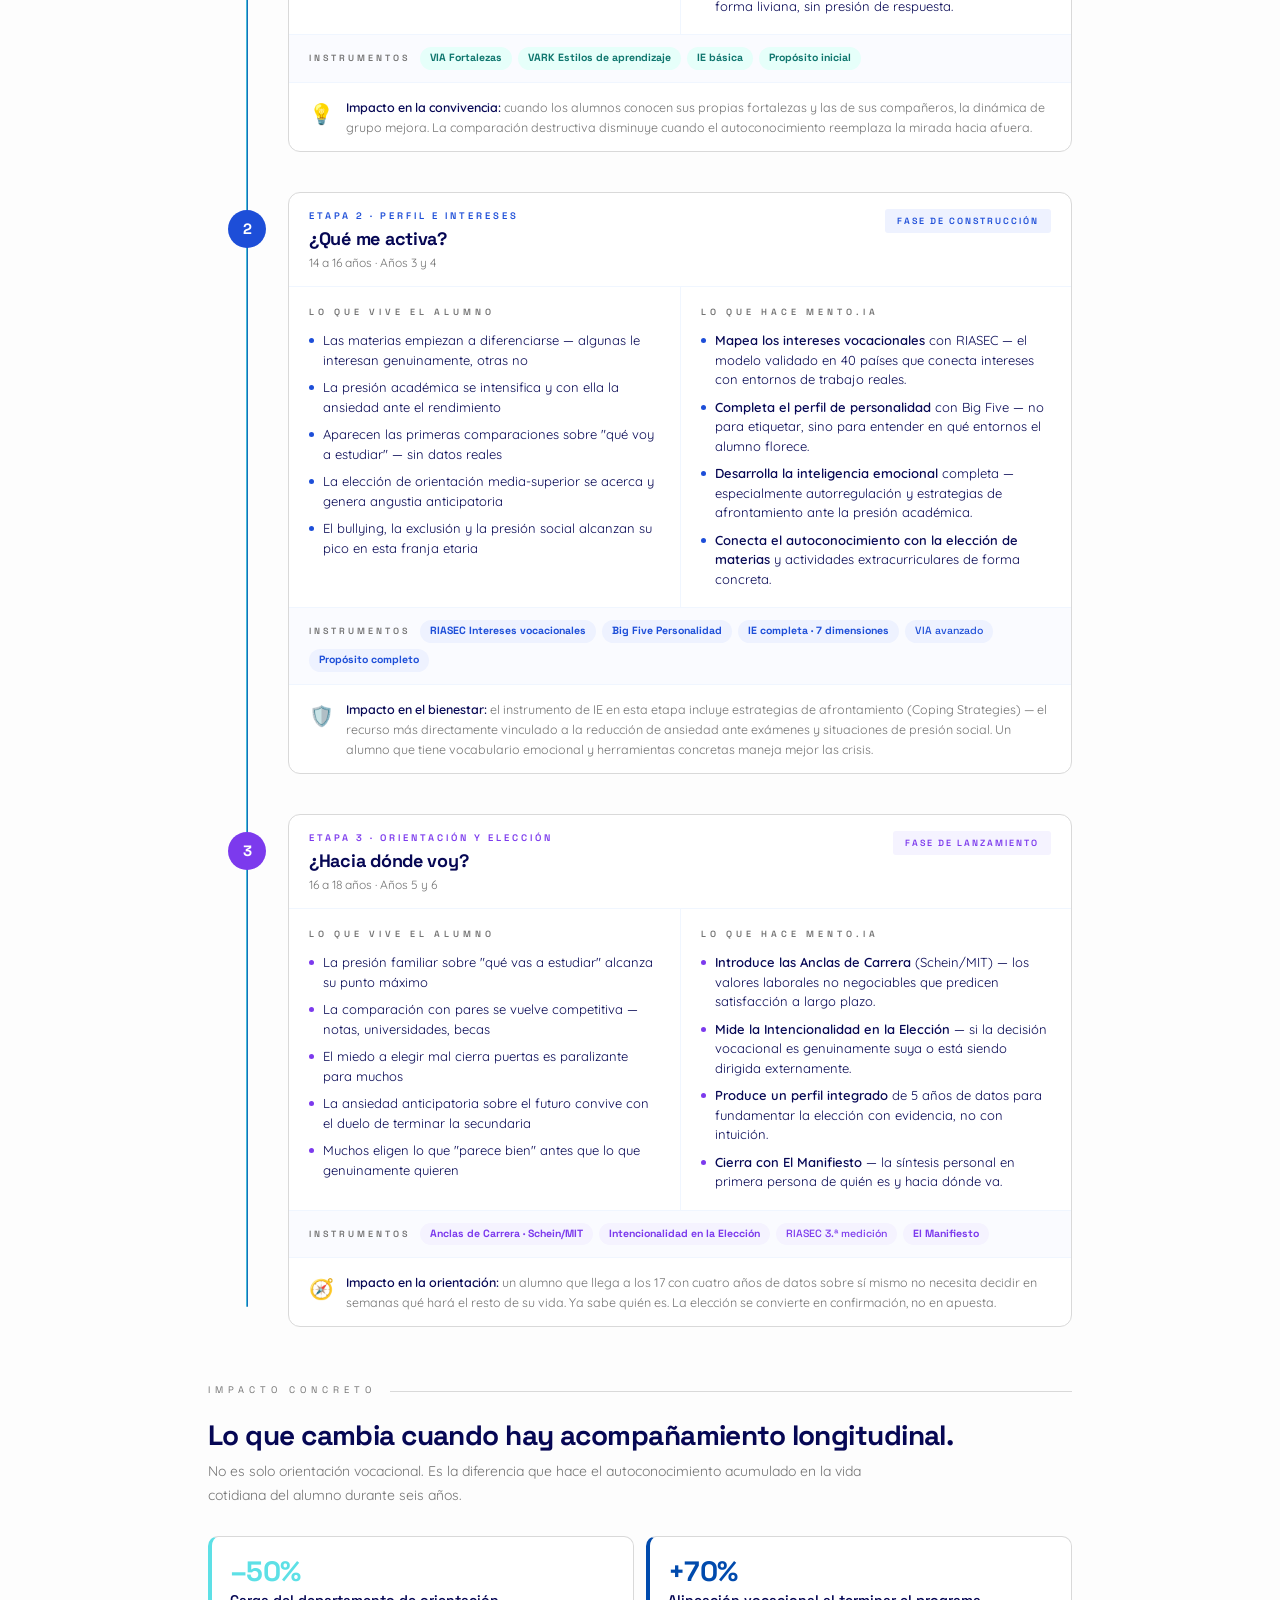
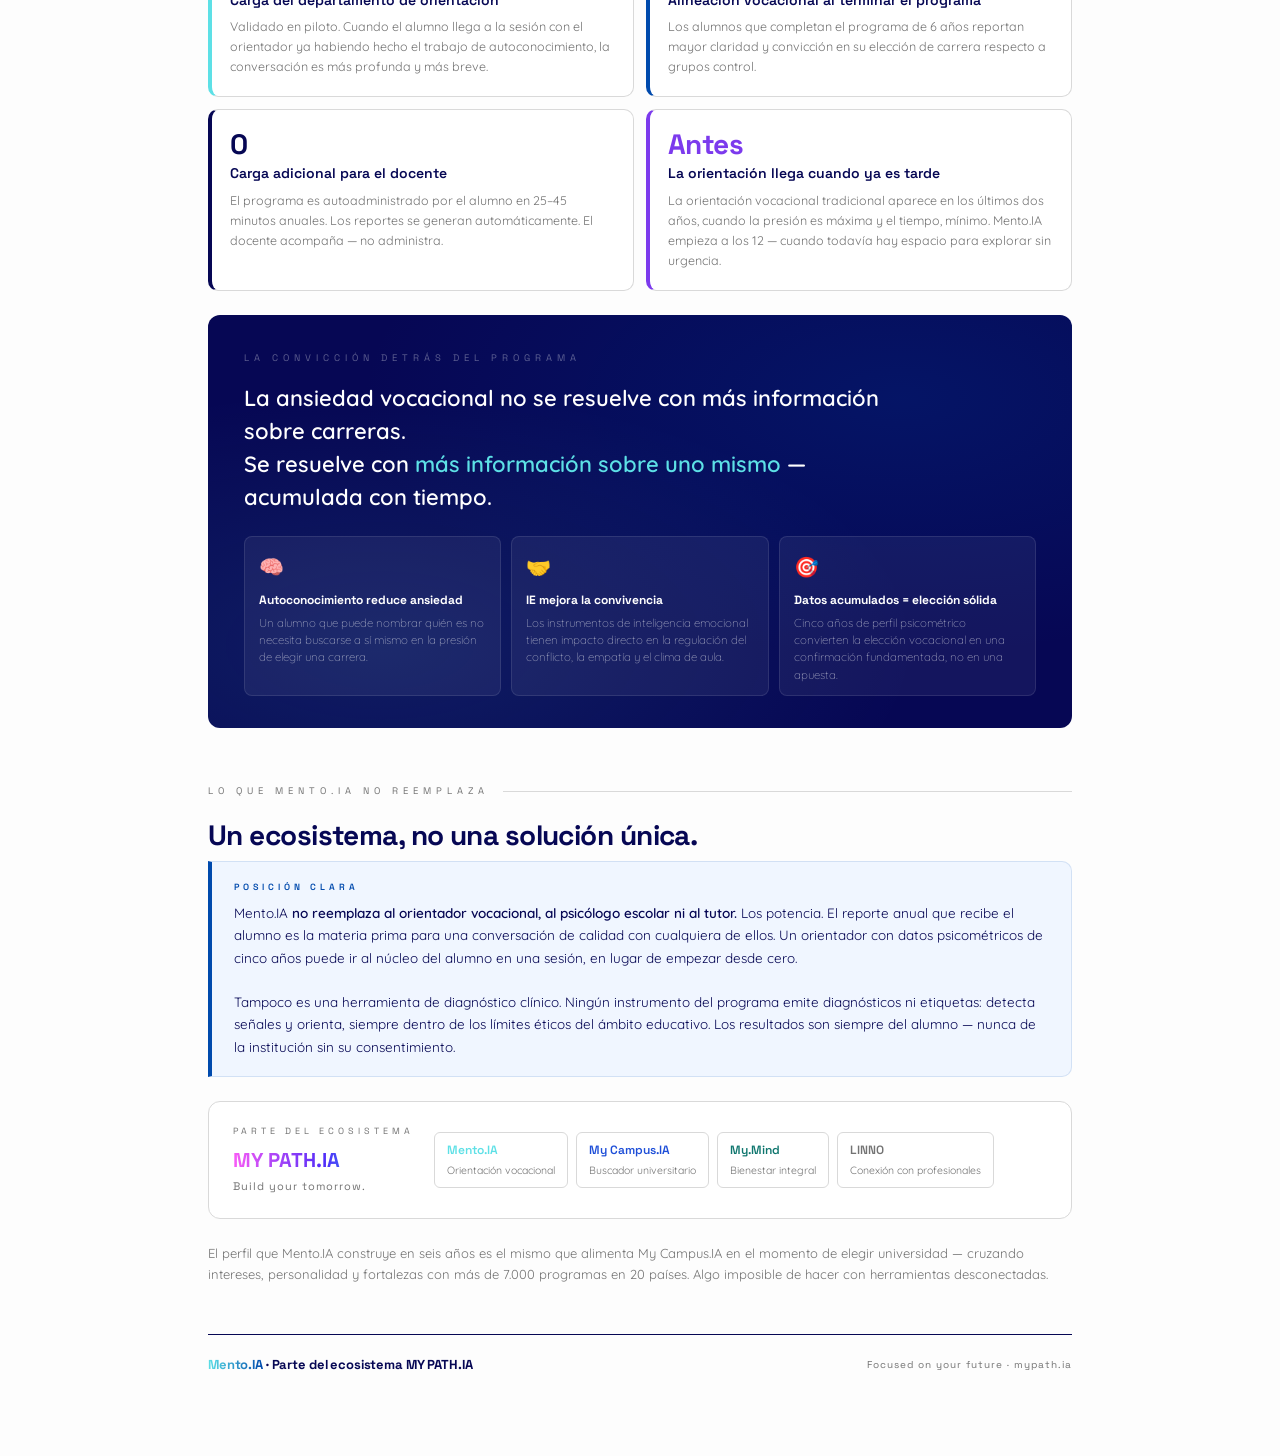
==== commit 69892372: "Rename My.Uni to My Campus.IA in index.html" ====
--- a/el-camino-del-alumno/index.html
+++ b/el-camino-del-alumno/index.html
@@ -1089,11 +1089,11 @@
           <div class="eco-mod-desc">Orientación vocacional</div>
         </div>
         <div class="eco-mod">
-          <div class="eco-mod-name" style="color:var(--s2)">My.Uni</div>
+          <div class="eco-mod-name" style="color:var(--s2)">My Campus.IA</div>
           <div class="eco-mod-desc">Buscador universitario</div>
         </div>
         <div class="eco-mod">
-          <div class="eco-mod-name" style="color:var(--s1)">My.Well</div>
+          <div class="eco-mod-name" style="color:var(--s1)">My.Mind</div>
           <div class="eco-mod-desc">Bienestar integral</div>
         </div>
         <div class="eco-mod">
@@ -1104,7 +1104,7 @@
     </div>
 
     <p style="font-family:var(--body);font-size:13px;color:var(--gray);line-height:1.65;font-weight:400;">
-      El perfil que Mento.IA construye en seis años es el mismo que alimenta My.Uni en el momento de elegir universidad — cruzando intereses, personalidad y fortalezas con más de 7.000 programas en 20 países. Algo imposible de hacer con herramientas desconectadas.
+      El perfil que Mento.IA construye en seis años es el mismo que alimenta My Campus.IA en el momento de elegir universidad — cruzando intereses, personalidad y fortalezas con más de 7.000 programas en 20 países. Algo imposible de hacer con herramientas desconectadas.
     </p>
   </div>
 
